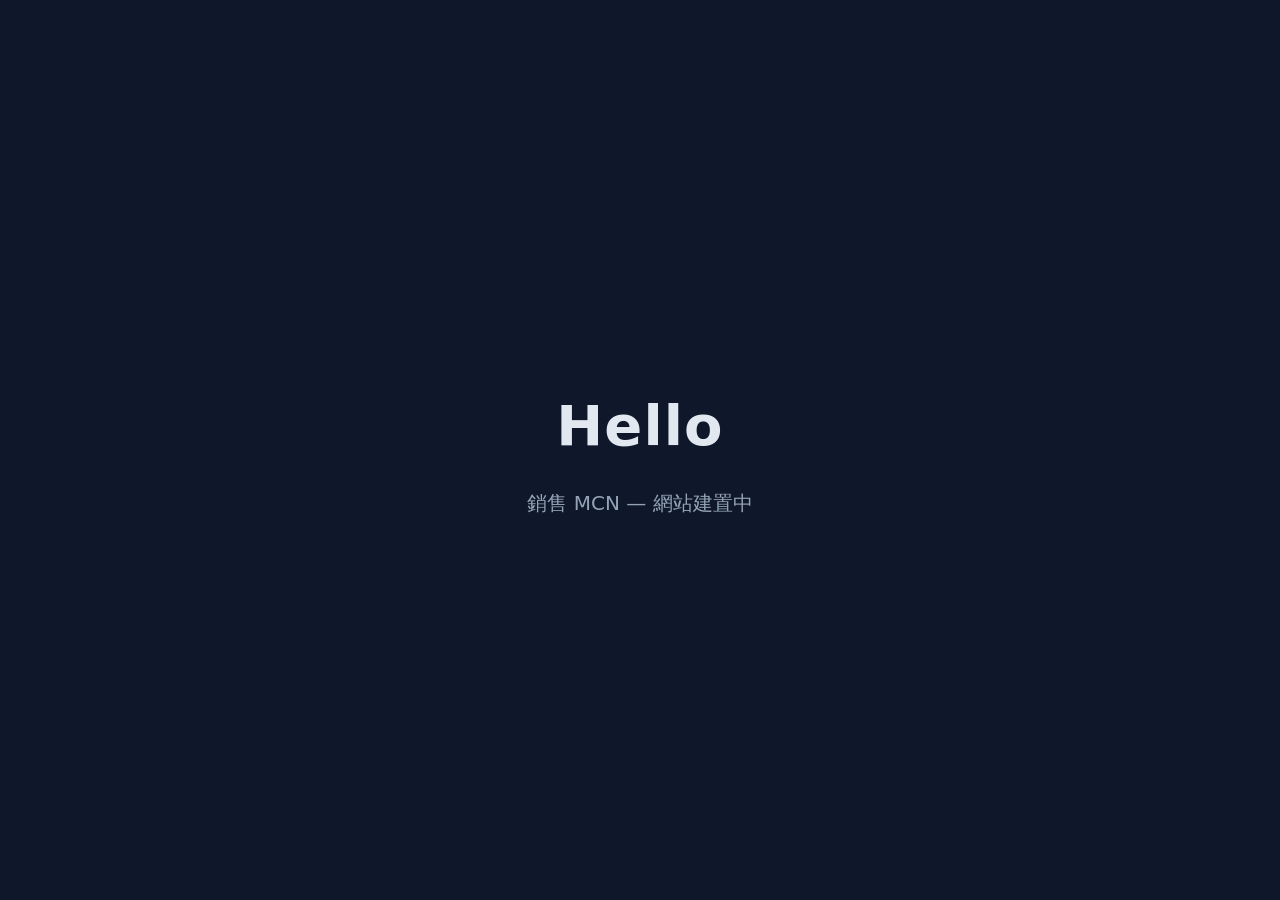
==== index.html @ 2bb18880 "chore: 初始 hello landing page" ====
<!DOCTYPE html>
<html lang="zh-Hant">
<head>
  <meta charset="UTF-8">
  <meta name="viewport" content="width=device-width, initial-scale=1.0">
  <title>銷售 MCN</title>
  <style>
    :root { color-scheme: light dark; }
    * { margin: 0; padding: 0; box-sizing: border-box; }
    body {
      font-family: -apple-system, "PingFang TC", "Noto Sans TC", system-ui, sans-serif;
      min-height: 100vh;
      display: grid;
      place-items: center;
      background: #0f172a;
      color: #e2e8f0;
      line-height: 1.6;
    }
    main {
      text-align: center;
      padding: 2rem;
    }
    h1 {
      font-size: clamp(2rem, 6vw, 3.5rem);
      font-weight: 700;
      letter-spacing: 0.02em;
    }
    p {
      margin-top: 1rem;
      color: #94a3b8;
      font-size: clamp(1rem, 2.5vw, 1.25rem);
    }
  </style>
</head>
<body>
  <main>
    <h1>Hello</h1>
    <p>銷售 MCN — 網站建置中</p>
  </main>
</body>
</html>
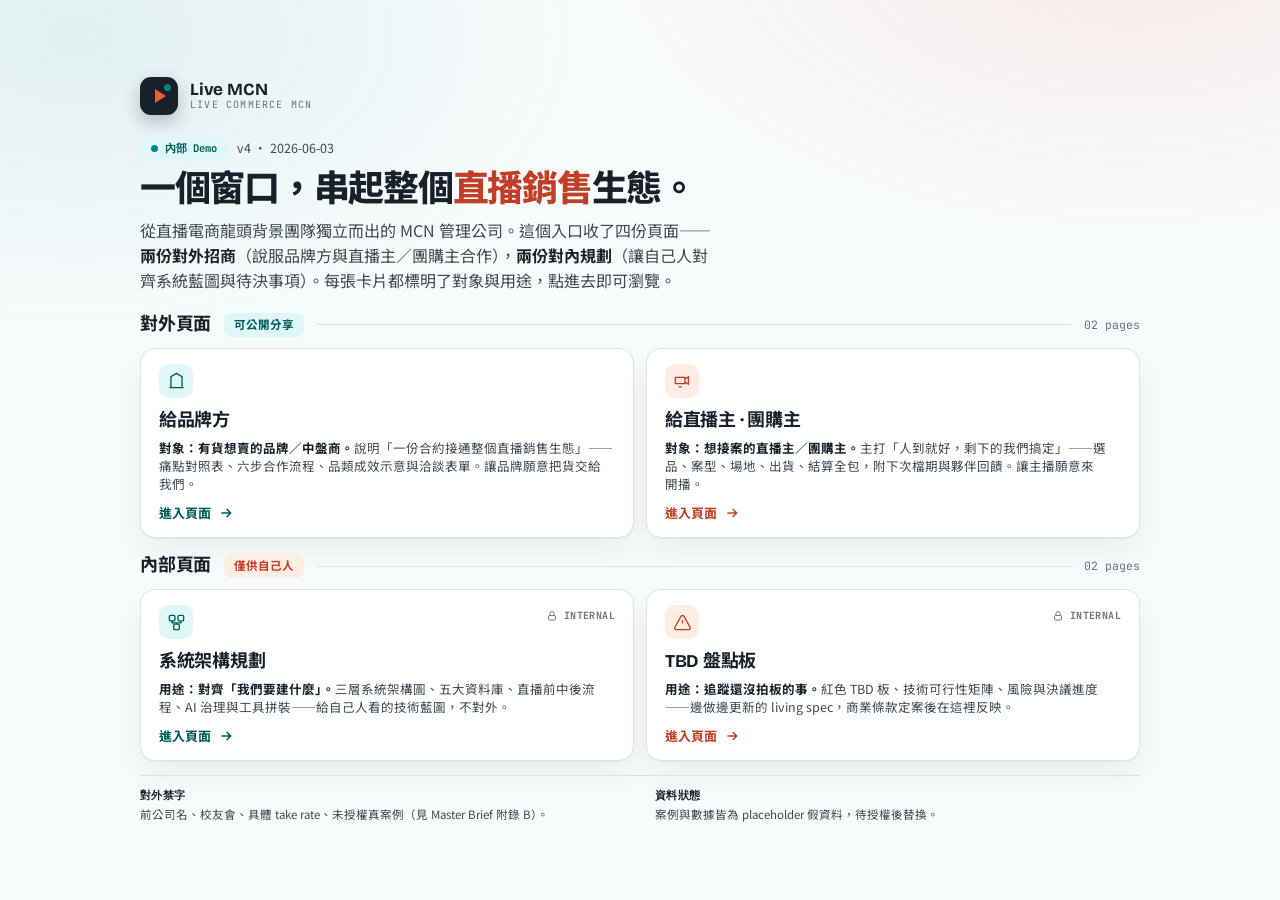
==== commit f478127d: "feat: 整理為單一網站結構並接上 retail-mcn-web - 保留 demo_v4 為唯一版本:index + index.css 置於 repo 根目錄 - 其餘四頁移至 pages/(p" ====
--- a/index.html
+++ b/index.html
@@ -1,41 +1,83 @@
 <!DOCTYPE html>
 <html lang="zh-Hant">
 <head>
-  <meta charset="UTF-8">
-  <meta name="viewport" content="width=device-width, initial-scale=1.0">
-  <title>銷售 MCN</title>
-  <style>
-    :root { color-scheme: light dark; }
-    * { margin: 0; padding: 0; box-sizing: border-box; }
-    body {
-      font-family: -apple-system, "PingFang TC", "Noto Sans TC", system-ui, sans-serif;
-      min-height: 100vh;
-      display: grid;
-      place-items: center;
-      background: #0f172a;
-      color: #e2e8f0;
-      line-height: 1.6;
-    }
-    main {
-      text-align: center;
-      padding: 2rem;
-    }
-    h1 {
-      font-size: clamp(2rem, 6vw, 3.5rem);
-      font-weight: 700;
-      letter-spacing: 0.02em;
-    }
-    p {
-      margin-top: 1rem;
-      color: #94a3b8;
-      font-size: clamp(1rem, 2.5vw, 1.25rem);
-    }
-  </style>
+<meta charset="UTF-8">
+<meta name="viewport" content="width=device-width, initial-scale=1.0">
+<title>Live MCN — 入口</title>
+<link rel="preconnect" href="https://fonts.googleapis.com">
+<link rel="preconnect" href="https://fonts.gstatic.com" crossorigin>
+<link href="https://fonts.googleapis.com/css2?family=Bricolage+Grotesque:opsz,wght@12..96,600;12..96,700;12..96,800&family=JetBrains+Mono:wght@400;700&family=Noto+Sans+TC:wght@400;500;700;900&display=swap" rel="stylesheet">
+<link rel="stylesheet" href="index.css">
 </head>
 <body>
-  <main>
-    <h1>Hello</h1>
-    <p>銷售 MCN — 網站建置中</p>
-  </main>
+
+<div class="shell">
+
+  <div class="brand reveal d1">
+    <div class="mark"></div>
+    <div class="name">Live MCN<span>LIVE COMMERCE MCN</span></div>
+  </div>
+
+  <div class="lede reveal d2">
+    <div class="stat-line"><span class="live"><i></i>內部 Demo</span>v4 · 2026-06-03</div>
+    <h1>一個窗口，串起整個<em>直播銷售</em>生態。</h1>
+    <p>從直播電商龍頭背景團隊獨立而出的 MCN 管理公司。這個入口收了四份頁面——<b>兩份對外招商</b>（說服品牌方與直播主／團購主合作），<b>兩份對內規劃</b>（讓自己人對齊系統藍圖與待決事項）。每張卡片都標明了對象與用途，點進去即可瀏覽。</p>
+  </div>
+
+  <section class="group reveal d3">
+    <div class="group-head">
+      <h2>對外頁面</h2>
+      <span class="badge pub">可公開分享</span>
+      <span class="rule"></span>
+      <span class="meta">02 pages</span>
+    </div>
+    <div class="cards">
+      <a class="card c-teal" href="pages/page1.html">
+        <div class="ico"><svg viewBox="0 0 24 24"><path d="M3 21h18M5 21V7l7-4 7 4v14M9 9h0M9 13h0M9 17h0M15 9h0M15 13h0M15 17h0"/></svg></div>
+        <h3>給品牌方</h3>
+        <p><b>對象：有貨想賣的品牌／中盤商。</b>說明「一份合約接通整個直播銷售生態」——痛點對照表、六步合作流程、品類成效示意與洽談表單。讓品牌願意把貨交給我們。</p>
+        <span class="go">進入頁面 <svg viewBox="0 0 24 24" fill="none" stroke="currentColor" stroke-width="2.2"><path d="M5 12h14M13 6l6 6-6 6"/></svg></span>
+      </a>
+      <a class="card c-coral" href="pages/page2.html">
+        <div class="ico"><svg viewBox="0 0 24 24"><path d="M15 10l4.5-2.5v9L15 14M3 8h12v8H3zM7 20h4"/></svg></div>
+        <h3>給直播主 · 團購主</h3>
+        <p><b>對象：想接案的直播主／團購主。</b>主打「人到就好，剩下的我們搞定」——選品、案型、場地、出貨、結算全包，附下次檔期與夥伴回饋。讓主播願意來開播。</p>
+        <span class="go">進入頁面 <svg viewBox="0 0 24 24" fill="none" stroke="currentColor" stroke-width="2.2"><path d="M5 12h14M13 6l6 6-6 6"/></svg></span>
+      </a>
+    </div>
+  </section>
+
+  <section class="group reveal d4">
+    <div class="group-head">
+      <h2>內部頁面</h2>
+      <span class="badge int">僅供自己人</span>
+      <span class="rule"></span>
+      <span class="meta">02 pages</span>
+    </div>
+    <div class="cards">
+      <a class="card c-teal" href="pages/page3.html">
+        <span class="lock"><svg viewBox="0 0 24 24"><rect x="5" y="11" width="14" height="9" rx="2"/><path d="M8 11V7a4 4 0 0 1 8 0v4"/></svg>INTERNAL</span>
+        <div class="ico"><svg viewBox="0 0 24 24"><rect x="3" y="3" width="7" height="7" rx="1.5"/><rect x="14" y="3" width="7" height="7" rx="1.5"/><rect x="8.5" y="14" width="7" height="7" rx="1.5"/><path d="M6.5 10v2.5h11V10M12 14v-1.5"/></svg></div>
+        <h3>系統架構規劃</h3>
+        <p><b>用途：對齊「我們要建什麼」。</b>三層系統架構圖、五大資料庫、直播前中後流程、AI 治理與工具拼裝——給自己人看的技術藍圖，不對外。</p>
+        <span class="go">進入頁面 <svg viewBox="0 0 24 24" fill="none" stroke="currentColor" stroke-width="2.2"><path d="M5 12h14M13 6l6 6-6 6"/></svg></span>
+      </a>
+      <a class="card c-coral" href="pages/page4.html">
+        <span class="lock"><svg viewBox="0 0 24 24"><rect x="5" y="11" width="14" height="9" rx="2"/><path d="M8 11V7a4 4 0 0 1 8 0v4"/></svg>INTERNAL</span>
+        <div class="ico"><svg viewBox="0 0 24 24"><path d="M12 9v4M12 17h0M10.3 3.9 2.4 18a2 2 0 0 0 1.7 3h15.8a2 2 0 0 0 1.7-3L13.7 3.9a2 2 0 0 0-3.4 0z"/></svg></div>
+        <h3>TBD 盤點板</h3>
+        <p><b>用途：追蹤還沒拍板的事。</b>紅色 TBD 板、技術可行性矩陣、風險與決議進度——邊做邊更新的 living spec，商業條款定案後在這裡反映。</p>
+        <span class="go">進入頁面 <svg viewBox="0 0 24 24" fill="none" stroke="currentColor" stroke-width="2.2"><path d="M5 12h14M13 6l6 6-6 6"/></svg></span>
+      </a>
+    </div>
+  </section>
+
+  <div class="foot reveal d5">
+    <span><b>對外禁字</b>前公司名、校友會、具體 take rate、未授權真案例（見 Master Brief 附錄 B）。</span>
+    <span><b>資料狀態</b>案例與數據皆為 placeholder 假資料，待授權後替換。</span>
+  </div>
+
+</div>
+
 </body>
 </html>
--- a/index.css
+++ b/index.css
@@ -0,0 +1,112 @@
+/* ============================================================
+   Live MCN — Index / Main Menu  (v4 · compact, single-screen)
+   Brand identity: ink + coral(energy) + teal(trust). Light, cool.
+   ============================================================ */
+:root{
+  --ink:oklch(0.24 0.02 255);
+  --ink-2:oklch(0.40 0.02 255);
+  --muted:oklch(0.55 0.015 255);
+  --bg:oklch(0.985 0.004 235);
+  --surface:oklch(1 0 0);
+  --line:oklch(0.91 0.006 240);
+  --line-2:oklch(0.95 0.005 240);
+  --coral:oklch(0.66 0.19 35);
+  --coral-d:oklch(0.55 0.17 33);
+  --coral-soft:oklch(0.96 0.03 40);
+  --teal:oklch(0.55 0.10 195);
+  --teal-d:oklch(0.42 0.08 200);
+  --teal-soft:oklch(0.96 0.025 195);
+  --radius:15px;
+  --ease:cubic-bezier(0.16,1,0.3,1);
+  --shadow:0 1px 2px oklch(0.24 0.02 255/.05),0 14px 32px oklch(0.24 0.02 255/.06);
+  --shadow-lg:0 2px 6px oklch(0.24 0.02 255/.07),0 26px 52px oklch(0.24 0.02 255/.13);
+  --display:"Bricolage Grotesque","Noto Sans TC",sans-serif;
+  --sans:"Noto Sans TC","Bricolage Grotesque",sans-serif;
+  --mono:"JetBrains Mono",ui-monospace,monospace;
+}
+*{box-sizing:border-box;margin:0;padding:0}
+html{scroll-behavior:smooth}
+body{
+  font-family:var(--sans);color:var(--ink);background:var(--bg);
+  min-height:100vh;line-height:1.55;-webkit-font-smoothing:antialiased;
+  text-wrap:pretty;
+  display:flex;flex-direction:column;align-items:center;justify-content:center;
+  padding:clamp(14px,2vh,28px) 22px;
+  position:relative;overflow-x:hidden;
+}
+/* ambient brand wash */
+body::before{content:"";position:fixed;inset:0;z-index:-1;pointer-events:none;
+  background:
+    radial-gradient(60% 50% at 88% -8%, oklch(0.66 0.19 35/.10), transparent 70%),
+    radial-gradient(55% 45% at 6% 4%, oklch(0.55 0.10 195/.09), transparent 72%);}
+
+.shell{width:100%;max-width:1000px}
+
+/* ---- masthead ---- */
+.brand{display:flex;align-items:center;gap:12px;margin-bottom:clamp(12px,1.8vw,18px)}
+.brand .mark{width:38px;height:38px;border-radius:11px;flex-shrink:0;position:relative;
+  background:var(--ink);box-shadow:0 7px 18px oklch(0.24 0.02 255/.26)}
+.brand .mark::before{content:"";position:absolute;inset:0;margin:auto;width:0;height:0;left:3px;
+  border-style:solid;border-width:7px 0 7px 11px;border-color:transparent transparent transparent var(--coral)}
+.brand .mark::after{content:"";position:absolute;width:7px;height:7px;border-radius:50%;background:var(--teal);right:7px;top:7px}
+.brand .name{font-family:var(--display);font-weight:700;font-size:17px;letter-spacing:-.01em;line-height:1.1}
+.brand .name span{display:block;font-family:var(--mono);font-size:10px;font-weight:400;color:var(--muted);letter-spacing:.12em;text-transform:uppercase}
+
+.lede{max-width:none;margin-bottom:clamp(12px,2vw,18px)}
+.stat-line{display:inline-flex;align-items:center;gap:9px;font-size:12.5px;color:var(--ink-2);margin-bottom:10px}
+.stat-line .live{display:inline-flex;align-items:center;gap:7px;font-family:var(--mono);font-size:10.5px;color:var(--teal-d);font-weight:700;background:var(--teal-soft);padding:5px 11px;border-radius:999px}
+.stat-line .live i{width:7px;height:7px;border-radius:50%;background:var(--teal);animation:pulse 2s var(--ease) infinite}
+@keyframes pulse{0%,100%{opacity:1}50%{opacity:.35}}
+.lede h1{font-family:var(--display);font-weight:800;font-size:clamp(26px,3.3vw,36px);line-height:1.06;letter-spacing:-.035em;text-wrap:balance;margin-bottom:9px;max-width:18em}
+.lede h1 em{font-style:normal;color:var(--coral-d)}
+.lede p{font-size:clamp(14px,1.5vw,16px);color:var(--ink-2);max-width:64ch;font-family:var(--sans)}
+.lede p b{color:var(--ink);font-weight:700}
+
+/* ---- groups ---- */
+.group{margin-bottom:clamp(10px,1.5vw,14px)}
+.group-head{display:flex;align-items:center;gap:13px;margin-bottom:9px}
+.group-head h2{font-family:var(--display);font-size:18px;font-weight:700;letter-spacing:-.01em}
+.group-head .meta{font-family:var(--mono);font-size:11.5px;color:var(--muted)}
+.group-head .rule{flex:1;height:1px;background:var(--line)}
+.group-head .badge{font-size:11.5px;font-weight:700;padding:3px 10px;border-radius:7px}
+.badge.pub{color:var(--teal-d);background:var(--teal-soft)}
+.badge.int{color:var(--coral-d);background:var(--coral-soft)}
+
+.cards{display:grid;grid-template-columns:1fr 1fr;gap:12px}
+@media(max-width:720px){.cards{grid-template-columns:1fr}}
+
+.card{
+  background:var(--surface);border:1px solid var(--line);border-radius:var(--radius);
+  padding:15px 18px 14px;text-decoration:none;color:inherit;
+  box-shadow:var(--shadow);position:relative;overflow:hidden;
+  display:flex;flex-direction:column;
+  transition:transform .4s var(--ease),box-shadow .4s var(--ease),border-color .3s var(--ease);
+}
+.card:hover{transform:translateY(-4px);box-shadow:var(--shadow-lg);border-color:var(--line-2)}
+.card .ico{width:34px;height:34px;border-radius:10px;display:grid;place-items:center;margin-bottom:9px;
+  background:var(--c-soft);transition:transform .4s var(--ease)}
+.card:hover .ico{transform:scale(1.06) rotate(-3deg)}
+.card .ico svg{width:19px;height:19px;stroke:var(--c);fill:none;stroke-width:1.7}
+.card h3{font-family:var(--display);font-size:18px;font-weight:700;letter-spacing:-.015em;margin-bottom:4px}
+.card p{font-size:12.5px;color:var(--ink-2);line-height:1.45;flex:1}
+.card p b{color:var(--ink);font-weight:700}
+.card .go{display:inline-flex;align-items:center;gap:7px;font-size:13px;font-weight:700;color:var(--c-go);margin-top:10px;font-family:var(--sans)}
+.card .go svg{width:16px;height:16px;transition:transform .35s var(--ease)}
+.card:hover .go svg{transform:translateX(5px)}
+.card.c-coral{--c:var(--coral-d);--c-soft:var(--coral-soft);--c-go:var(--coral-d)}
+.card.c-teal{--c:var(--teal-d);--c-soft:var(--teal-soft);--c-go:var(--teal-d)}
+.card .lock{position:absolute;top:18px;right:18px;display:flex;align-items:center;gap:6px;font-family:var(--mono);font-size:10px;font-weight:700;color:var(--muted);letter-spacing:.04em}
+.card .lock svg{width:12px;height:12px;stroke:var(--muted);fill:none;stroke-width:1.9}
+
+/* ---- foot ---- */
+.foot{margin-top:13px;padding-top:11px;border-top:1px solid var(--line);
+  display:grid;grid-template-columns:1fr 1fr;gap:8px 30px;font-size:11.5px;color:var(--ink-2)}
+@media(max-width:560px){.foot{grid-template-columns:1fr}}
+.foot b{color:var(--ink);font-weight:700;display:block;margin-bottom:2px;font-family:var(--mono);font-size:10.5px;letter-spacing:.04em;text-transform:uppercase}
+
+/* entrance */
+@media(prefers-reduced-motion:no-preference){
+  .reveal{animation:rise .7s var(--ease) both}
+  .d1{animation-delay:.04s}.d2{animation-delay:.12s}.d3{animation-delay:.2s}.d4{animation-delay:.28s}.d5{animation-delay:.36s}
+  @keyframes rise{from{opacity:0;transform:translateY(14px)}to{opacity:1;transform:none}}
+}
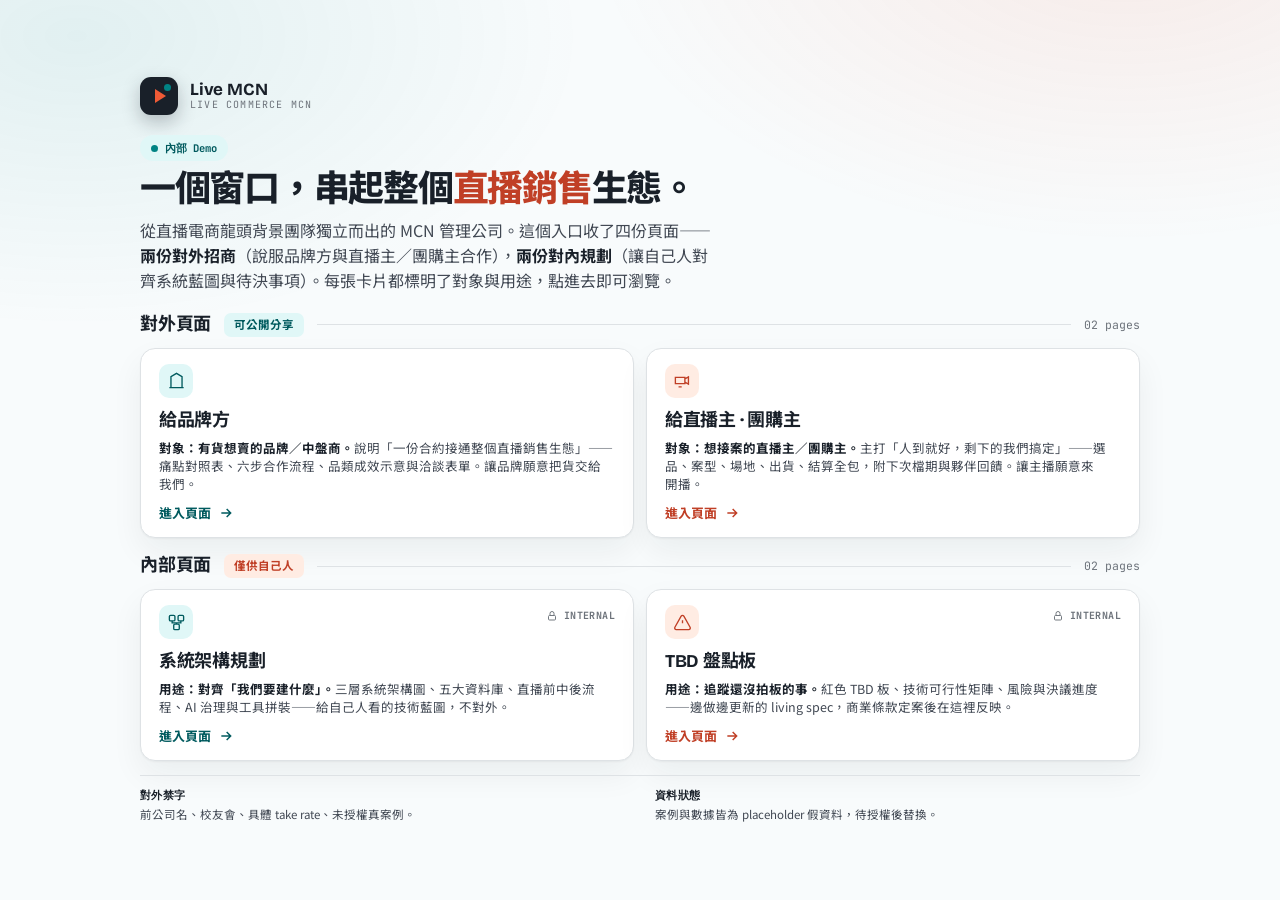
==== commit 2e618330: "chore: 移除頁面上的版本標記、PRD 文件參照與元資料日期戳記 - 移除 index/page3/page4 可見的 v4 / v0.1 版本戳記與 2026-06-03 等元資料日期 - 移除" ====
--- a/index.html
+++ b/index.html
@@ -19,7 +19,7 @@
   </div>
 
   <div class="lede reveal d2">
-    <div class="stat-line"><span class="live"><i></i>內部 Demo</span>v4 · 2026-06-03</div>
+    <div class="stat-line"><span class="live"><i></i>內部 Demo</span></div>
     <h1>一個窗口，串起整個<em>直播銷售</em>生態。</h1>
     <p>從直播電商龍頭背景團隊獨立而出的 MCN 管理公司。這個入口收了四份頁面——<b>兩份對外招商</b>（說服品牌方與直播主／團購主合作），<b>兩份對內規劃</b>（讓自己人對齊系統藍圖與待決事項）。每張卡片都標明了對象與用途，點進去即可瀏覽。</p>
   </div>
@@ -73,7 +73,7 @@
   </section>
 
   <div class="foot reveal d5">
-    <span><b>對外禁字</b>前公司名、校友會、具體 take rate、未授權真案例（見 Master Brief 附錄 B）。</span>
+    <span><b>對外禁字</b>前公司名、校友會、具體 take rate、未授權真案例。</span>
     <span><b>資料狀態</b>案例與數據皆為 placeholder 假資料，待授權後替換。</span>
   </div>
 
--- a/index.css
+++ b/index.css
@@ -1,5 +1,5 @@
 /* ============================================================
-   Live MCN — Index / Main Menu  (v4 · compact, single-screen)
+   Live MCN — Index / Main Menu
    Brand identity: ink + coral(energy) + teal(trust). Light, cool.
    ============================================================ */
 :root{
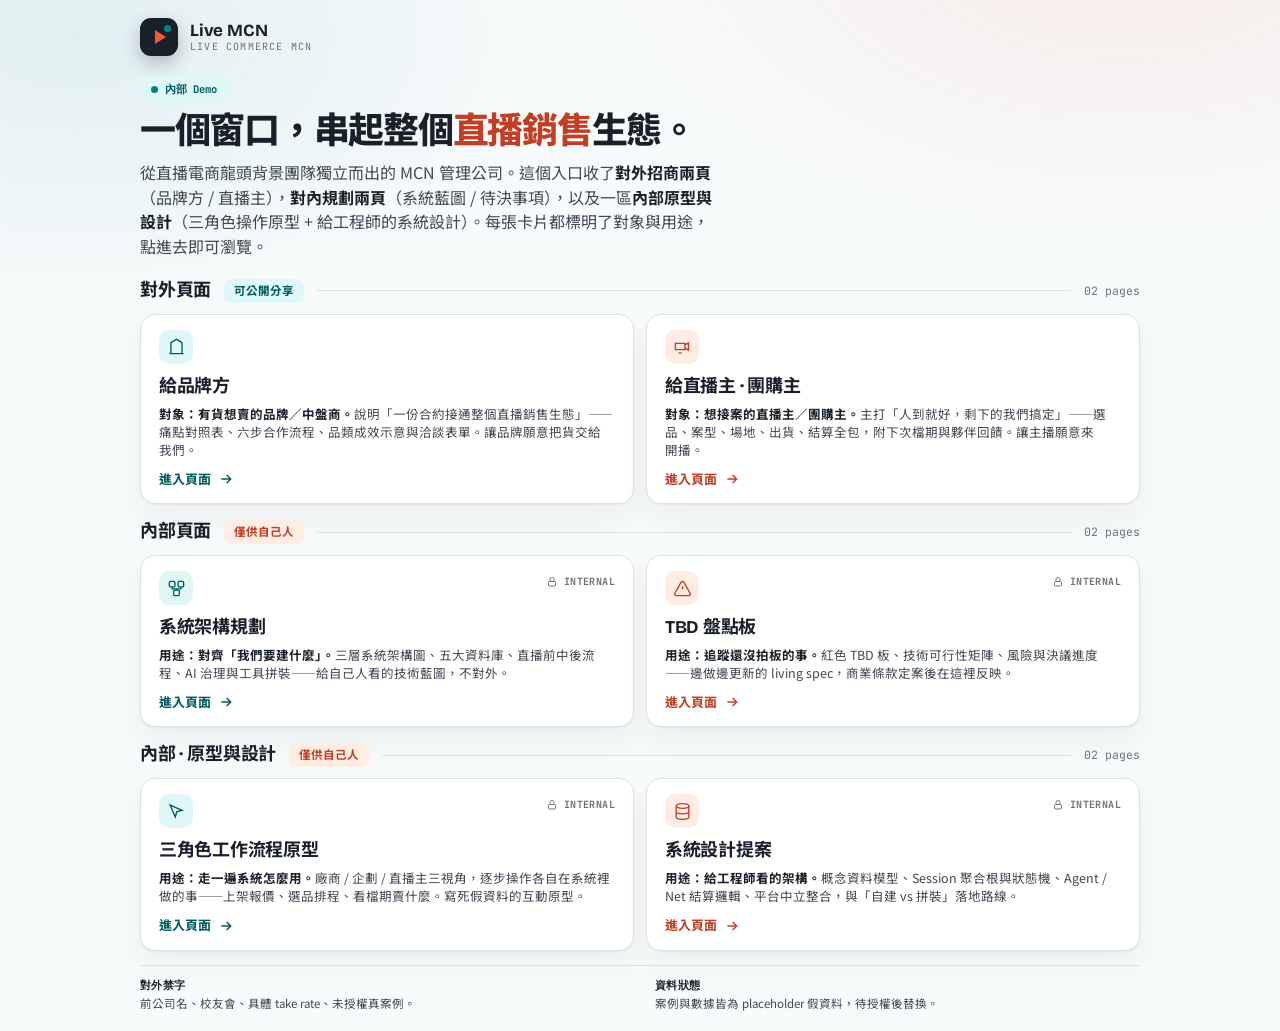
==== commit 6252fb2f: "feat: index 入口加入「內部 · 原型與設計」導覽區 新增第三組卡片（僅供自己人），把原型與系統設計接進入口: - pages/prototype.html 三角色工作流程原型 - page" ====
--- a/index.html
+++ b/index.html
@@ -21,7 +21,7 @@
   <div class="lede reveal d2">
     <div class="stat-line"><span class="live"><i></i>內部 Demo</span></div>
     <h1>一個窗口，串起整個<em>直播銷售</em>生態。</h1>
-    <p>從直播電商龍頭背景團隊獨立而出的 MCN 管理公司。這個入口收了四份頁面——<b>兩份對外招商</b>（說服品牌方與直播主／團購主合作），<b>兩份對內規劃</b>（讓自己人對齊系統藍圖與待決事項）。每張卡片都標明了對象與用途，點進去即可瀏覽。</p>
+    <p>從直播電商龍頭背景團隊獨立而出的 MCN 管理公司。這個入口收了<b>對外招商兩頁</b>（品牌方 / 直播主），<b>對內規劃兩頁</b>（系統藍圖 / 待決事項），以及一區<b>內部原型與設計</b>（三角色操作原型 + 給工程師的系統設計）。每張卡片都標明了對象與用途，點進去即可瀏覽。</p>
   </div>
 
   <section class="group reveal d3">
@@ -72,7 +72,32 @@
     </div>
   </section>
 
-  <div class="foot reveal d5">
+  <section class="group reveal d5">
+    <div class="group-head">
+      <h2>內部 · 原型與設計</h2>
+      <span class="badge int">僅供自己人</span>
+      <span class="rule"></span>
+      <span class="meta">02 pages</span>
+    </div>
+    <div class="cards">
+      <a class="card c-teal" href="pages/prototype.html">
+        <span class="lock"><svg viewBox="0 0 24 24"><rect x="5" y="11" width="14" height="9" rx="2"/><path d="M8 11V7a4 4 0 0 1 8 0v4"/></svg>INTERNAL</span>
+        <div class="ico"><svg viewBox="0 0 24 24"><path d="M4 4l6.5 15 1.8-6.7L19 10.5z"/></svg></div>
+        <h3>三角色工作流程原型</h3>
+        <p><b>用途：走一遍系統怎麼用。</b>廠商 / 企劃 / 直播主三視角，逐步操作各自在系統裡做的事——上架報價、選品排程、看檔期賣什麼。寫死假資料的互動原型。</p>
+        <span class="go">進入頁面 <svg viewBox="0 0 24 24" fill="none" stroke="currentColor" stroke-width="2.2"><path d="M5 12h14M13 6l6 6-6 6"/></svg></span>
+      </a>
+      <a class="card c-coral" href="pages/system-design.html">
+        <span class="lock"><svg viewBox="0 0 24 24"><rect x="5" y="11" width="14" height="9" rx="2"/><path d="M8 11V7a4 4 0 0 1 8 0v4"/></svg>INTERNAL</span>
+        <div class="ico"><svg viewBox="0 0 24 24"><ellipse cx="12" cy="5" rx="8" ry="3"/><path d="M4 5v14c0 1.7 3.6 3 8 3s8-1.3 8-3V5M4 12c0 1.7 3.6 3 8 3s8-1.3 8-3"/></svg></div>
+        <h3>系統設計提案</h3>
+        <p><b>用途：給工程師看的架構。</b>概念資料模型、Session 聚合根與狀態機、Agent / Net 結算邏輯、平台中立整合，與「自建 vs 拼裝」落地路線。</p>
+        <span class="go">進入頁面 <svg viewBox="0 0 24 24" fill="none" stroke="currentColor" stroke-width="2.2"><path d="M5 12h14M13 6l6 6-6 6"/></svg></span>
+      </a>
+    </div>
+  </section>
+
+  <div class="foot reveal d6">
     <span><b>對外禁字</b>前公司名、校友會、具體 take rate、未授權真案例。</span>
     <span><b>資料狀態</b>案例與數據皆為 placeholder 假資料，待授權後替換。</span>
   </div>
--- a/index.css
+++ b/index.css
@@ -107,6 +107,6 @@
 /* entrance */
 @media(prefers-reduced-motion:no-preference){
   .reveal{animation:rise .7s var(--ease) both}
-  .d1{animation-delay:.04s}.d2{animation-delay:.12s}.d3{animation-delay:.2s}.d4{animation-delay:.28s}.d5{animation-delay:.36s}
+  .d1{animation-delay:.04s}.d2{animation-delay:.12s}.d3{animation-delay:.2s}.d4{animation-delay:.28s}.d5{animation-delay:.36s}.d6{animation-delay:.44s}
   @keyframes rise{from{opacity:0;transform:translateY(14px)}to{opacity:1;transform:none}}
 }
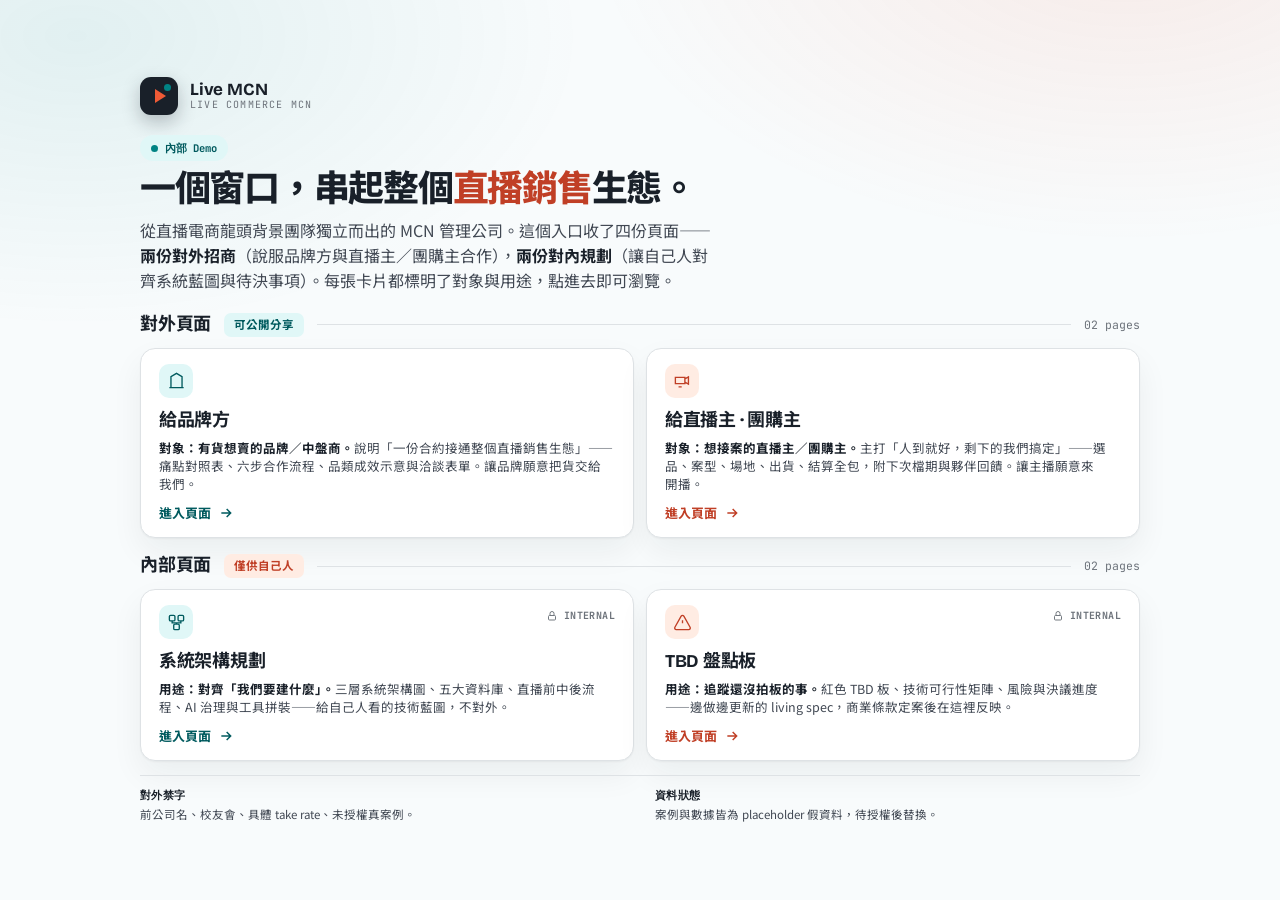
==== commit e5a61da6: "refac(index): drop internal prototype section, restate four-page intro - remove 「內部 · 原型與設計」section " ====
--- a/index.html
+++ b/index.html
@@ -21,7 +21,7 @@
   <div class="lede reveal d2">
     <div class="stat-line"><span class="live"><i></i>內部 Demo</span></div>
     <h1>一個窗口，串起整個<em>直播銷售</em>生態。</h1>
-    <p>從直播電商龍頭背景團隊獨立而出的 MCN 管理公司。這個入口收了<b>對外招商兩頁</b>（品牌方 / 直播主），<b>對內規劃兩頁</b>（系統藍圖 / 待決事項），以及一區<b>內部原型與設計</b>（三角色操作原型 + 給工程師的系統設計）。每張卡片都標明了對象與用途，點進去即可瀏覽。</p>
+    <p>從直播電商龍頭背景團隊獨立而出的 MCN 管理公司。這個入口收了四份頁面——<b>兩份對外招商</b>（說服品牌方與直播主／團購主合作），<b>兩份對內規劃</b>（讓自己人對齊系統藍圖與待決事項）。每張卡片都標明了對象與用途，點進去即可瀏覽。</p>
   </div>
 
   <section class="group reveal d3">
@@ -72,32 +72,7 @@
     </div>
   </section>
 
-  <section class="group reveal d5">
-    <div class="group-head">
-      <h2>內部 · 原型與設計</h2>
-      <span class="badge int">僅供自己人</span>
-      <span class="rule"></span>
-      <span class="meta">02 pages</span>
-    </div>
-    <div class="cards">
-      <a class="card c-teal" href="pages/prototype.html">
-        <span class="lock"><svg viewBox="0 0 24 24"><rect x="5" y="11" width="14" height="9" rx="2"/><path d="M8 11V7a4 4 0 0 1 8 0v4"/></svg>INTERNAL</span>
-        <div class="ico"><svg viewBox="0 0 24 24"><path d="M4 4l6.5 15 1.8-6.7L19 10.5z"/></svg></div>
-        <h3>三角色工作流程原型</h3>
-        <p><b>用途：走一遍系統怎麼用。</b>廠商 / 企劃 / 直播主三視角，逐步操作各自在系統裡做的事——上架報價、選品排程、看檔期賣什麼。寫死假資料的互動原型。</p>
-        <span class="go">進入頁面 <svg viewBox="0 0 24 24" fill="none" stroke="currentColor" stroke-width="2.2"><path d="M5 12h14M13 6l6 6-6 6"/></svg></span>
-      </a>
-      <a class="card c-coral" href="pages/system-design.html">
-        <span class="lock"><svg viewBox="0 0 24 24"><rect x="5" y="11" width="14" height="9" rx="2"/><path d="M8 11V7a4 4 0 0 1 8 0v4"/></svg>INTERNAL</span>
-        <div class="ico"><svg viewBox="0 0 24 24"><ellipse cx="12" cy="5" rx="8" ry="3"/><path d="M4 5v14c0 1.7 3.6 3 8 3s8-1.3 8-3V5M4 12c0 1.7 3.6 3 8 3s8-1.3 8-3"/></svg></div>
-        <h3>系統設計提案</h3>
-        <p><b>用途：給工程師看的架構。</b>概念資料模型、Session 聚合根與狀態機、Agent / Net 結算邏輯、平台中立整合，與「自建 vs 拼裝」落地路線。</p>
-        <span class="go">進入頁面 <svg viewBox="0 0 24 24" fill="none" stroke="currentColor" stroke-width="2.2"><path d="M5 12h14M13 6l6 6-6 6"/></svg></span>
-      </a>
-    </div>
-  </section>
-
-  <div class="foot reveal d6">
+  <div class="foot reveal d5">
     <span><b>對外禁字</b>前公司名、校友會、具體 take rate、未授權真案例。</span>
     <span><b>資料狀態</b>案例與數據皆為 placeholder 假資料，待授權後替換。</span>
   </div>
--- a/index.css
+++ b/index.css
@@ -107,6 +107,6 @@
 /* entrance */
 @media(prefers-reduced-motion:no-preference){
   .reveal{animation:rise .7s var(--ease) both}
-  .d1{animation-delay:.04s}.d2{animation-delay:.12s}.d3{animation-delay:.2s}.d4{animation-delay:.28s}.d5{animation-delay:.36s}.d6{animation-delay:.44s}
+  .d1{animation-delay:.04s}.d2{animation-delay:.12s}.d3{animation-delay:.2s}.d4{animation-delay:.28s}.d5{animation-delay:.36s}
   @keyframes rise{from{opacity:0;transform:translateY(14px)}to{opacity:1;transform:none}}
 }
